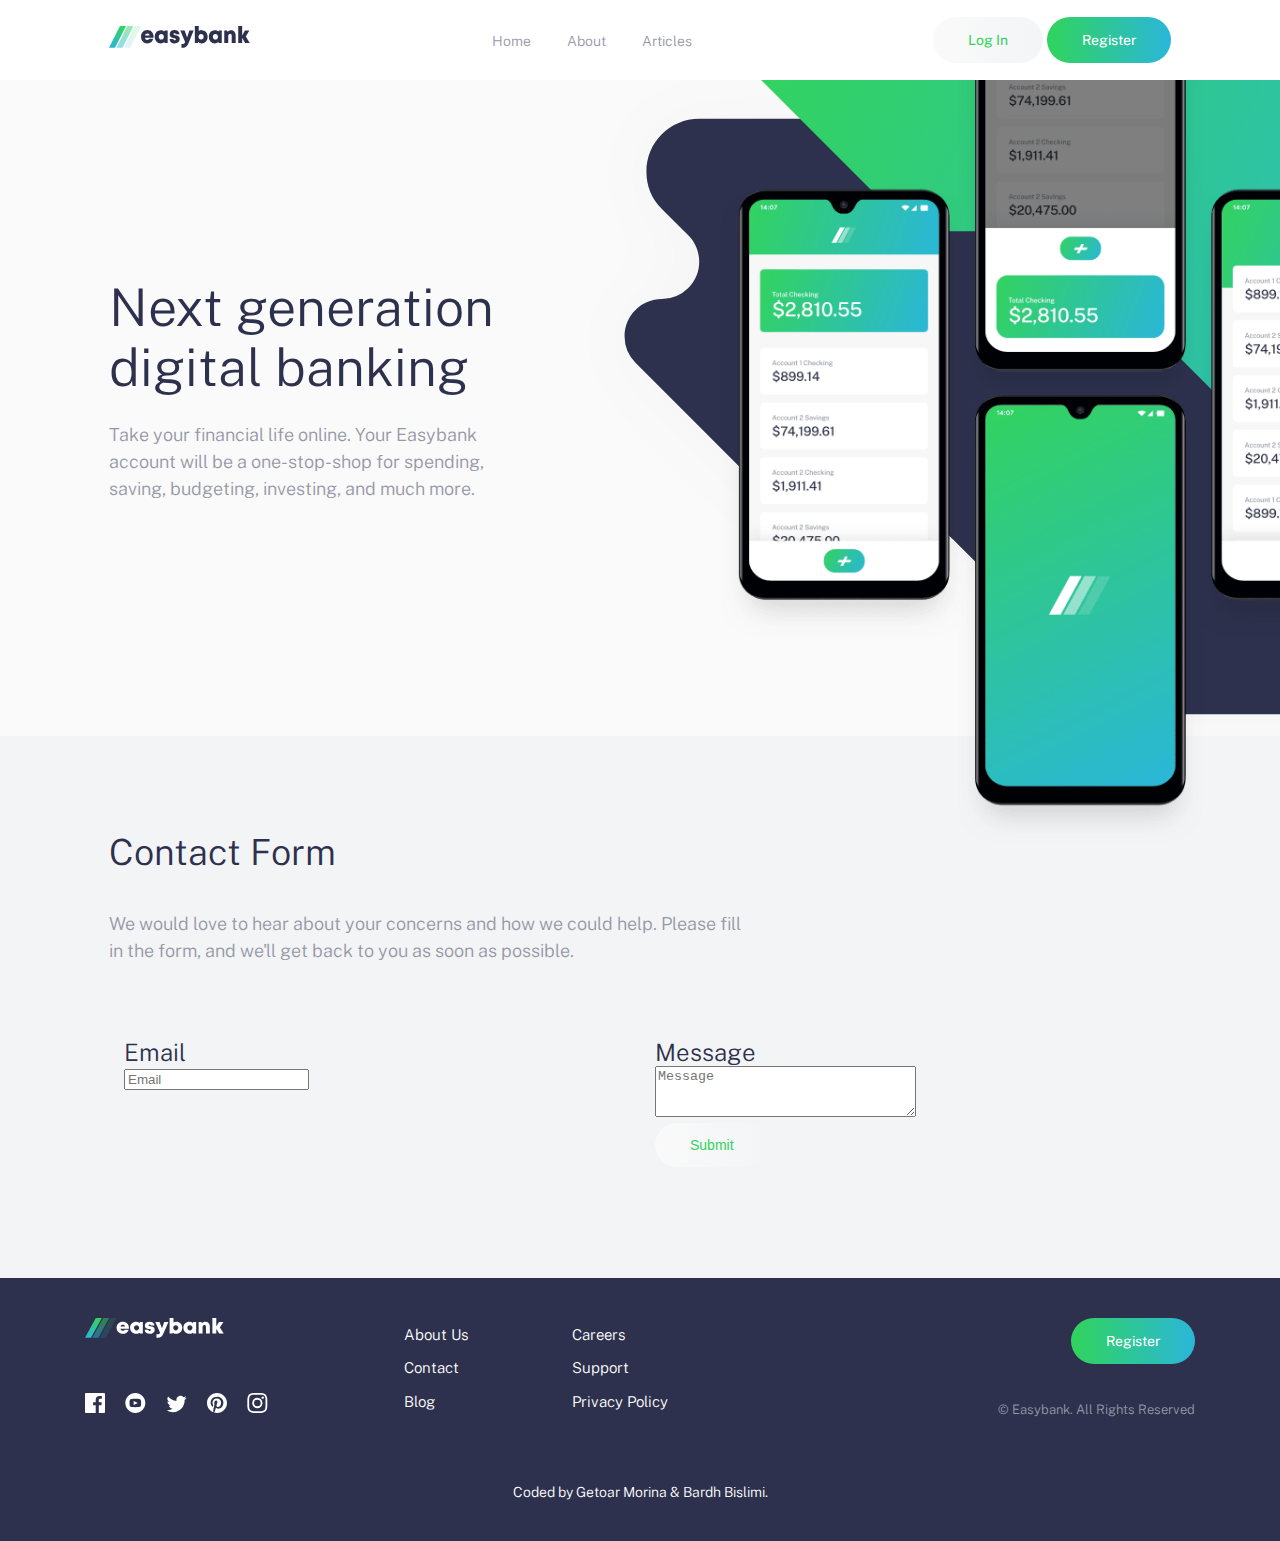
==== index.html @ bcfde4e7 "Initial commit" ====
<!DOCTYPE html>
<html lang="en">
<head>
  <meta charset="UTF-8">
  <meta name="viewport" content="width=device-width, initial-scale=1.0">

  <link rel="icon" type="image/png" sizes="32x32" href="./images/favicon-32x32.png">
  <link rel="preconnect" href="https://fonts.googleapis.com"> <link rel="preconnect" href="https://fonts.gstatic.com" crossorigin> <link href="https://fonts.googleapis.com/css2?family=Public+Sans:wght@300&display=swap" rel="stylesheet"> 
  <link rel="stylesheet" href="./style/style.css">
  <link rel="icon" type="image/x-icon" href="./images/favicon-32x32.png">
  <title>Easy Bank | Home</title>
  
</head>
<body>

  <header class="header">

    <div class="overlay has-fade">
      
    </div>
    <nav class="container container--pall flex flex-jc-sb flex-ai-c">
      <a href="/" class="header__logo">
        <img src="./images/logo.svg" alt="Easybank">
      </a>

      <a id="btnHamburger" href="#" class="header__toggle open hide-for-desktop">
        <span></span>
        <span></span>
        <span></span>
      </a>

      <div class="header__links hide-for-mobile">
        <a href="./index.html">Home</a>
        <a href="./about.html">About</a>
        <a href="./articles.html">Articles</a>
      </div>

      <div>
        <a href="./login.html" class="button reverse header__cta hide-for-mobile">Log In</a>
        <a href="./register.html" class="button header__cta hide-for-mobile">Register</a>
      </div>

    </nav>

    <div class="header__menu has-fade">
      <a href="./index.html">Home</a>
      <a href="./about.html">About</a>
      <a href="./articles.html">Articles</a>
    </div>

  </header>

  <section class="hero">
    
    <div class="container">

      <div class="hero__image"></div>

      <div class="hero__text container--pall">
        <h1>Next generation digital banking</h1>

        <p>
          Take your financial life online. Your Easybank account will be a
          one-stop-shop for spending, saving, budgeting, investing, and much
          more.
        </p>
      </div>

    </div>
  
  </section>

  <section class="feature">

    <div class="feature__content container container--pall">

      <div class="feature__intro">
        <h2>Contact Form</h2>
  
        <p>
          We would love to hear about your concerns and how we could help.
          Please fill in the form, and we'll get back to you as soon as
          possible.
        </p>
      </div>

      <form action="">
        <div class="feature__grid">
  
          <div class="feature__item">
            <label for="email" class="feature__title">Email</label><br>
            <input
              type="email"
              id="email"
              name="email"
              placeholder="Email"
            />
          </div>
    
    
          <div class="feature__item">
            <label for="message" class="feature__title">Message</label><br>
            <textarea
              name="message"
              id="message"
              cols="30"
              rows="3"
              placeholder="Message"
            ></textarea><br>
            <input type="submit" class="button reverse" onclick="validimiKontakt()"/>
    
        </div>
  
      </div>
      </form>

  </section>

  <footer class="footer">
    <div class="container">

      <a class="footer__logo" href="#">
        <img src="./images/logo-dark.svg">
      </a>
  
      <div class="footer__social">
        <a href="#">
          <svg xmlns="http://www.w3.org/2000/svg" width="20" height="20"><title>Facebook</title><path fill="#FFF" d="M18.896 0H1.104C.494 0 0 .494 0 1.104v17.793C0 19.506.494 20 1.104 20h9.58v-7.745H8.076V9.237h2.606V7.01c0-2.583 1.578-3.99 3.883-3.99 1.104 0 2.052.082 2.329.119v2.7h-1.598c-1.254 0-1.496.597-1.496 1.47v1.928h2.989l-.39 3.018h-2.6V20h5.098c.608 0 1.102-.494 1.102-1.104V1.104C20 .494 19.506 0 18.896 0z"/></svg>
        </a>
  
        <a href="#">
          <svg xmlns="http://www.w3.org/2000/svg" width="21" height="20"><title>Youtube</title><path fill="#FFF" d="M10.333 0c-5.522 0-10 4.478-10 10 0 5.523 4.478 10 10 10 5.523 0 10-4.477 10-10 0-5.522-4.477-10-10-10zm3.701 14.077c-1.752.12-5.653.12-7.402 0C4.735 13.947 4.514 13.018 4.5 10c.014-3.024.237-3.947 2.132-4.077 1.749-.12 5.651-.12 7.402 0 1.898.13 2.118 1.059 2.133 4.077-.015 3.024-.238 3.947-2.133 4.077zM8.667 8.048l4.097 1.949-4.097 1.955V8.048z"/></svg>
        </a>
        
        <a href="#">
          <svg xmlns="http://www.w3.org/2000/svg" width="21" height="18"><title>Twitter</title><path fill="#FFF" d="M20.667 2.797a8.192 8.192 0 01-2.357.646 4.11 4.11 0 001.804-2.27 8.22 8.22 0 01-2.606.996A4.096 4.096 0 0014.513.873c-2.649 0-4.595 2.472-3.997 5.038a11.648 11.648 0 01-8.457-4.287 4.109 4.109 0 001.27 5.478A4.086 4.086 0 011.47 6.59c-.045 1.901 1.317 3.68 3.29 4.075a4.113 4.113 0 01-1.853.07 4.106 4.106 0 003.834 2.85 8.25 8.25 0 01-6.075 1.7 11.616 11.616 0 006.29 1.843c7.618 0 11.922-6.434 11.662-12.205a8.354 8.354 0 002.048-2.124z"/></svg>
        </a>
  
        <a href="#">
          <svg xmlns="http://www.w3.org/2000/svg" width="20" height="20"><title>Pinterest</title><path fill="#FFF" d="M10 0C4.478 0 0 4.477 0 10c0 4.237 2.636 7.855 6.356 9.312-.088-.791-.167-2.005.035-2.868.182-.78 1.172-4.97 1.172-4.97s-.299-.6-.299-1.486c0-1.39.806-2.428 1.81-2.428.852 0 1.264.64 1.264 1.408 0 .858-.545 2.14-.828 3.33-.236.995.5 1.807 1.48 1.807 1.778 0 3.144-1.874 3.144-4.58 0-2.393-1.72-4.068-4.177-4.068-2.845 0-4.515 2.135-4.515 4.34 0 .859.331 1.781.745 2.281a.3.3 0 01.069.288l-.278 1.133c-.044.183-.145.223-.335.134-1.249-.581-2.03-2.407-2.03-3.874 0-3.154 2.292-6.052 6.608-6.052 3.469 0 6.165 2.473 6.165 5.776 0 3.447-2.173 6.22-5.19 6.22-1.013 0-1.965-.525-2.291-1.148l-.623 2.378c-.226.869-.835 1.958-1.244 2.621.937.29 1.931.446 2.962.446 5.522 0 10-4.477 10-10S15.522 0 10 0z"/></svg>
        </a>
  
        <a href="#">
          <svg xmlns="http://www.w3.org/2000/svg" width="21" height="20"><title>Instagram</title><path fill="#FFF" d="M10.333 1.802c2.67 0 2.987.01 4.042.059 2.71.123 3.976 1.409 4.1 4.099.048 1.054.057 1.37.057 4.04 0 2.672-.01 2.988-.058 4.042-.124 2.687-1.386 3.975-4.099 4.099-1.055.048-1.37.058-4.042.058-2.67 0-2.986-.01-4.04-.058-2.717-.124-3.976-1.416-4.1-4.1-.048-1.054-.058-1.37-.058-4.041 0-2.67.01-2.986.058-4.04.124-2.69 1.387-3.977 4.1-4.1 1.054-.048 1.37-.058 4.04-.058zm0-1.802C7.618 0 7.278.012 6.211.06 2.579.227.56 2.242.394 5.877.345 6.944.334 7.284.334 10s.011 3.057.06 4.123c.166 3.632 2.181 5.65 5.816 5.817 1.068.048 1.408.06 4.123.06 2.716 0 3.057-.012 4.124-.06 3.628-.167 5.651-2.182 5.816-5.817.049-1.066.06-1.407.06-4.123s-.011-3.056-.06-4.122C20.11 2.249 18.093.228 14.458.06 13.39.01 13.049 0 10.333 0zm0 4.865a5.135 5.135 0 100 10.27 5.135 5.135 0 000-10.27zm0 8.468a3.333 3.333 0 110-6.666 3.333 3.333 0 010 6.666zm5.339-9.87a1.2 1.2 0 10-.001 2.4 1.2 1.2 0 000-2.4z"/></svg>
        </a>
      </div>
  
      <div class="footer__links col1">
        <a href="#">About Us</a>
        <a href="#">Contact</a>
        <a href="#">Blog</a>
        
      </div>
  
      <div class="footer__links col2">
        <a href="#">Careers</a>
        <a href="#">Support</a>
        <a href="#">Privacy Policy</a>
      </div>
  
      <div class="footer__cta">
        <a href="#" class="button">Register</a>
      </div>
  
      <div class="footer__copyright">
          &copy; Easybank. All Rights Reserved
      </div>
    </div>

    <div class="attribution">
      Coded by <a href="#">Getoar Morina</a> & <a href="#">Bardh Bislimi</a>.
    </div>
  </footer>

  <script src="./app/js/script.js"></script>
</body>
</html>
---- style/style.css ----
.has-fade{visibility:hidden}@keyframes fade-in{from{visibility:hidden;opacity:0}1%{visibility:visible;opacity:0}to{visibility:visible;opacity:1}}.fade-in{animation:fade-in 200ms ease-in-out forwards}@keyframes fade-out{from{visibility:visible;opacity:1}99%{visibility:visible;opacity:0}to{visibility:hidden;opacity:0}}.fade-out{animation:fade-out 200ms ease-in-out forwards}html{font-size:100%;box-sizing:border-box}*,* ::before,*::after{box-sizing:inherit}body{margin:0;padding:0;line-height:1.3;font-family:"Public Sans",sans-serif;font-size:.875rem;font-weight:300;color:#9698a6;overflow-x:hidden}@media(min-width: 64em){body{font-size:1.125rem}}body.noscroll{overflow:hidden}h1,h2,h3{font-weight:300;line-height:1.15;color:#2d314d;margin-top:0}h1{font-size:2.31rem;margin-bottom:1.5rem}@media(min-width: 64em){h1{font-size:3.25rem}}a,a:visited,a:hover{text-decoration:none}h2{font-size:1.875rem;margin-bottom:1.5625rem}@media(min-width: 64em){h2{font-size:2.25rem;margin-bottom:2.25rem}}p{line-height:1.5;margin-bottom:2.25rem}.flex{display:flex}.flex-jc-sb{justify-content:space-between}.flex-jc-c{justify-content:center}.flex-ai-c{align-items:center}.container{max-width:69.375rem;margin:0 auto}.container--pall{padding-top:4.375rem;padding-right:1.5rem;padding-bottom:4.375rem;padding-left:1.5rem}@media(min-width: 64em){.container--pall{padding-top:6rem;padding-bottom:6rem}}.container--py{padding-top:4.375rem;padding-bottom:4.375rem}@media(min-width: 64em){.container--py{padding-top:6rem;padding-bottom:6rem}}.container--px{padding-right:1.5rem;padding-left:1.5rem}.container--pt{padding-top:4.375rem}@media(min-width: 64em){.container--pt{padding-top:6rem}}.container--pr{padding-right:1.5rem}.container--pb{padding-bottom:4.375rem}@media(min-width: 64em){.container--pb{padding-bottom:6rem}}.container--pl{padding-left:1.5rem}button,.button{position:relative;display:inline-block;padding:.875rem 2.1875rem;background-image:linear-gradient(to right, hsl(136deg, 65%, 51%), hsl(192deg, 70%, 51%));border:0;border-radius:50px;cursor:pointer;color:#fff;font-weight:400;font-size:.875rem;transition:opacity 300ms ease-in-out}button ::before,.button ::before{content:"";position:absolute;top:0;right:0;bottom:0;left:0;background-color:rgba(255,255,255,.25);opacity:0;transition:opacity 150ms ease-in-out}button:hover::before,.button:hover::before{opacity:1}.reverse{background-image:linear-gradient(to right, hsl(0deg, 0%, 98%), hsl(220deg, 16%, 96%));color:#31d35c}@media(max-width: 63.9375em){.hide-for-mobile{display:none}}@media(min-width: 64em){.hide-for-desktop{display:none}}.header{position:relative;z-index:1}.header.open .header__toggle>span:first-child{transform:rotate(45deg)}.header.open .header__toggle>span:nth-child(2){opacity:0}.header.open .header__toggle>span:last-child{transform:rotate(-45deg)}.header .overlay{opacity:0;position:fixed;top:0;bottom:0;left:0;right:0;background-image:linear-gradient(hsl(233deg, 26%, 24%), transparent)}.header nav{position:relative;background-color:#fff;padding-top:1.0625rem;padding-bottom:1.0625rem}.header__logo img{width:8.8125rem;height:1.375rem}.header__toggle>span{display:block;width:26px;height:2px;background-color:#2d314d;transition:all 300ms ease-in-out;transform-origin:6px 1px}.header__toggle>span:not(:last-child){margin-bottom:3px}.header__menu{position:absolute;background:#fff;padding:1.625rem;border-radius:5px;width:calc(100% - 3rem);left:50%;transform:translateX(-50%);margin-top:1.5rem}.header__menu a{display:block;color:#2d314d;padding:.625rem;text-align:center}.header__links a{position:relative;font-size:.875rem;color:#9698a6;transition:color 300ms ease-in-out}.header__links a:not(:last-child){margin-right:32px}.header__links a::before{content:"";display:block;position:absolute;height:5px;left:0;right:0;bottom:-30px;background:linear-gradient(to right, hsl(136deg, 65%, 51%), hsl(192deg, 70%, 51%));opacity:0;transition:opacity 300ms ease-in-out}.header__links a:hover{color:#2d314d}.header__links a:hover::before{opacity:1}.hero{background-color:#fafafa}@media(min-width: 64em){.hero .container{display:flex;align-items:center}}.hero__image{position:relative;background-image:url("../images/bg-intro-mobile.svg");background-size:cover;background-repeat:no-repeat;background-position:center center;min-height:17.5rem}@media(min-width: 40em){.hero__image{min-height:25rem;background-position:center 70%}}@media(min-width: 64em){.hero__image{flex:3;order:2;height:41rem;background-image:none}}@media(min-width: 64em){.hero__image::before{content:"";position:absolute;height:100%;background-image:url("../images/bg-intro-desktop.svg");background-repeat:no-repeat;background-position:center bottom;width:150%;background-size:122%;background-position:0% 83%}}.hero__image::after{content:"";position:absolute;width:100%;height:100%;background-image:url("../images/image-mockups.png");background-size:93%;background-repeat:no-repeat;background-position:center bottom}@media(min-width: 40em){.hero__image::after{background-size:52%}}@media(min-width: 64em){.hero__image::after{width:120%;height:122%;background-size:94%;background-position:center 150%;left:22%}}.hero__text{text-align:center}@media(min-width: 64em){.hero__text{flex:2;order:1;text-align:left}}.feature{background-color:#f3f4f6;text-align:center}@media(min-width: 40em){.feature{text-align:left}}.feature__intro{margin-bottom:3.75rem}@media(min-width: 64em){.feature__intro{width:60%}}@media(min-width: 40em){.feature__grid{display:flex;flex-wrap:wrap}}.feature__item{padding:.9375rem}@media(min-width: 40em){.feature__item{flex:1 0 50%}}@media(min-width: 64em){.feature__item{flex:1}}.feature__icon{margin-bottom:1.875}@media(min-width: 64em){.feature__icon{margin-bottom:2.75rem}}.feature__title{font-weight:300;line-height:1.15;color:#2d314d;font-size:1.25rem;margin-bottom:1rem}@media(min-width: 64em){.feature__title{font-size:1.5rem;margin-bottom:1.5rem}}.feature__description{font-size:.875rem;line-height:1.5}.articles{background-color:#fafafa}.article__grid{display:grid;grid-template-columns:1fr;gap:1.875rem}@media(min-width: 40em){.article__grid{grid-template-columns:repeat(2, 1fr)}}@media(min-width: 64em){.article__grid{grid-template-columns:repeat(4, 1fr)}}.article__item{background-color:#fff;border-radius:.3125rem;overflow:hidden;box-shadow:0px 3px 12px rgba(0,0,0,.15);transition:all 150ms ease-in-out}.article__item:hover{transform:scale(1.05)}.article__image{height:12.5rem;background-size:cover;background-repeat:no-repeat;background-position:center center}.article__text{color:#9698a6;padding:1.875rem 1.875rem 2.5rem 1.875rem}@media(min-width: 40em){.article__text{padding:1.875rem 1.562rem}}.article__author{font-size:.625rem;margin-bottom:.75rem}.article__title{color:#2d314d;font-size:1.0625rem;line-height:1.2;margin-bottom:.5rem;transition:color 150ms ease-in-out}.article__title:hover{color:#31d35c}.article__description{font-size:.8125rem}.footer{background-color:#2d314d;color:#fff;padding:2.5rem;text-align:center}@media(min-width: 64em){.footer .container{display:grid;grid-template-columns:2fr 1fr 1fr 3fr;grid-template-rows:1fr auto;grid-template-areas:"logo links1 links2 cta" "social links1 links2 copyright";gap:1rem;justify-items:start}}.footer a{color:#fff}.footer__logo{display:inline-block}@media(max-width: 63.9375em){.footer__logo{margin-bottom:1.875rem}}@media(min-width: 64em){.footer__logo{grid-area:logo}}@media(max-width: 63.9375em){.footer__social{margin-bottom:1.875rem}}@media(min-width: 64em){.footer__social{grid-area:social;align-self:end}}.footer__social a{height:1.25rem;display:inline-block}.footer__social a svg path{transition:fill 150ms ease-in-out}.footer__social a:hover svg path{fill:#31d35c}.footer__social a:not(:last-child){margin-right:1rem}.footer__links{font-size:.9375rem;display:flex;flex-direction:column;align-items:center}@media(min-width: 64em){.footer__links{align-items:start;justify-content:space-between}}@media(min-width: 64em){.footer__links.col1{grid-area:links1}}@media(max-width: 63.9375em){.footer__links.col2{margin-bottom:1.875rem}}@media(min-width: 64em){.footer__links.col2{grid-area:links2}}.footer__links a{line-height:2.25;transition:color 150ms ease-in-out}.footer__links a:hover{color:#31d35c}@media(min-width: 64em){.footer__cta{grid-area:cta;text-align:right;justify-self:end}}@media(max-width: 63.9375em){.footer__cta a.button{margin-bottom:1.875rem}}.footer__copyright{font-size:.8125rem;color:#9698a6}@media(min-width: 64em){.footer__copyright{grid-area:copyright;align-self:end;justify-self:end}}.footer .attribution{margin-top:4rem;font-size:.875rem}.footer .attribution a{color:#fff;transition:color 150ms ease-in-out}.footer .attribution a:hover{color:#31d35c}.login{background-color:#f3f4f6;text-align:center}.register{background-color:#f3f4f6;text-align:center}/*# sourceMappingURL=style.css.map */
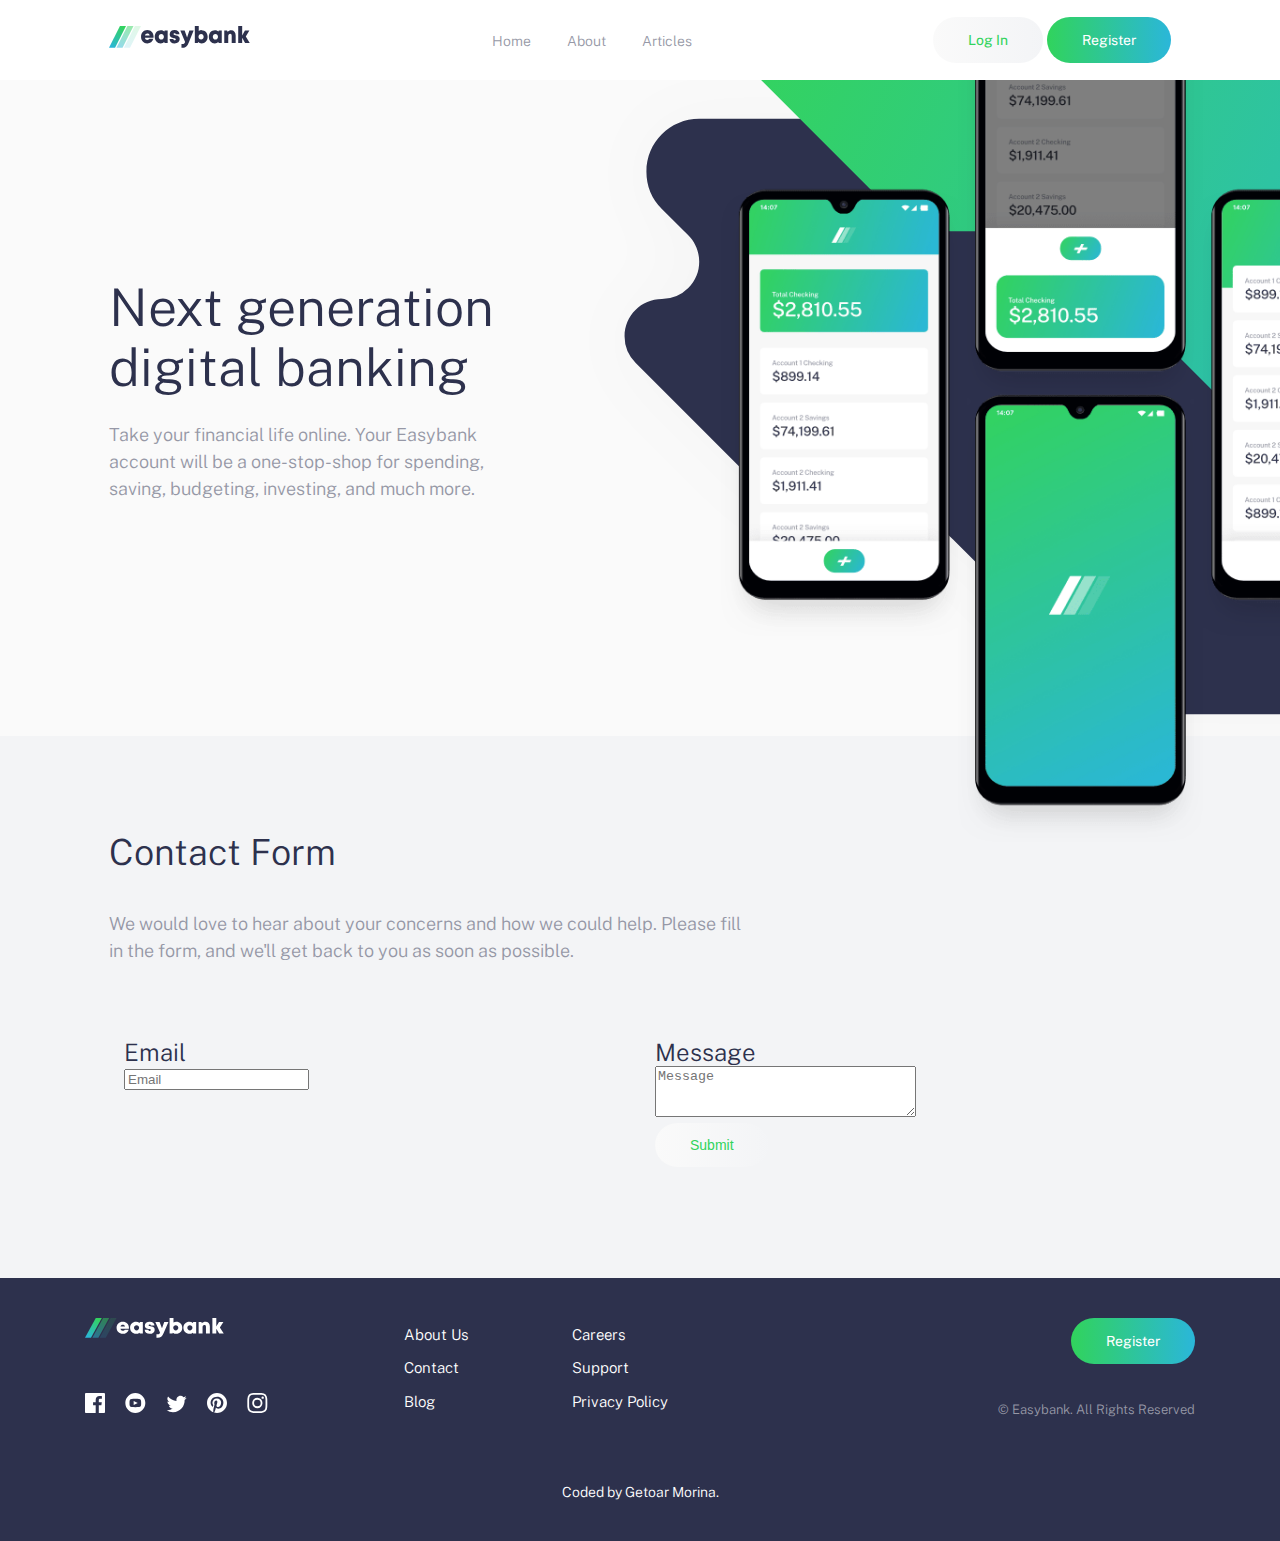
==== commit 6c19163c: "footer" ====
--- a/index.html
+++ b/index.html
@@ -19,7 +19,7 @@
       
     </div>
     <nav class="container container--pall flex flex-jc-sb flex-ai-c">
-      <a href="/" class="header__logo">
+      <a href="./index.html" class="header__logo">
         <img src="./images/logo.svg" alt="Easybank">
       </a>
 
@@ -35,7 +35,7 @@
         <a href="./articles.html">Articles</a>
       </div>
 
-      <div>
+      <div class="hide-for-mobile">
         <a href="./login.html" class="button reverse header__cta hide-for-mobile">Log In</a>
         <a href="./register.html" class="button header__cta hide-for-mobile">Register</a>
       </div>
@@ -46,6 +46,8 @@
       <a href="./index.html">Home</a>
       <a href="./about.html">About</a>
       <a href="./articles.html">Articles</a>
+      <a href="./login.html">Log in</a>
+      <a href="./register.html">Register</a>
     </div>
 
   </header>
@@ -159,7 +161,7 @@
       </div>
   
       <div class="footer__cta">
-        <a href="#" class="button">Register</a>
+        <a href="./register.html" class="button">Register</a>
       </div>
   
       <div class="footer__copyright">
@@ -168,7 +170,7 @@
     </div>
 
     <div class="attribution">
-      Coded by <a href="#">Getoar Morina</a> & <a href="#">Bardh Bislimi</a>.
+      Coded by <a href="#">Getoar Morina</a>.
     </div>
   </footer>
 
--- a/style/style.css
+++ b/style/style.css
@@ -1 +1,637 @@
-.has-fade{visibility:hidden}@keyframes fade-in{from{visibility:hidden;opacity:0}1%{visibility:visible;opacity:0}to{visibility:visible;opacity:1}}.fade-in{animation:fade-in 200ms ease-in-out forwards}@keyframes fade-out{from{visibility:visible;opacity:1}99%{visibility:visible;opacity:0}to{visibility:hidden;opacity:0}}.fade-out{animation:fade-out 200ms ease-in-out forwards}html{font-size:100%;box-sizing:border-box}*,* ::before,*::after{box-sizing:inherit}body{margin:0;padding:0;line-height:1.3;font-family:"Public Sans",sans-serif;font-size:.875rem;font-weight:300;color:#9698a6;overflow-x:hidden}@media(min-width: 64em){body{font-size:1.125rem}}body.noscroll{overflow:hidden}h1,h2,h3{font-weight:300;line-height:1.15;color:#2d314d;margin-top:0}h1{font-size:2.31rem;margin-bottom:1.5rem}@media(min-width: 64em){h1{font-size:3.25rem}}a,a:visited,a:hover{text-decoration:none}h2{font-size:1.875rem;margin-bottom:1.5625rem}@media(min-width: 64em){h2{font-size:2.25rem;margin-bottom:2.25rem}}p{line-height:1.5;margin-bottom:2.25rem}.flex{display:flex}.flex-jc-sb{justify-content:space-between}.flex-jc-c{justify-content:center}.flex-ai-c{align-items:center}.container{max-width:69.375rem;margin:0 auto}.container--pall{padding-top:4.375rem;padding-right:1.5rem;padding-bottom:4.375rem;padding-left:1.5rem}@media(min-width: 64em){.container--pall{padding-top:6rem;padding-bottom:6rem}}.container--py{padding-top:4.375rem;padding-bottom:4.375rem}@media(min-width: 64em){.container--py{padding-top:6rem;padding-bottom:6rem}}.container--px{padding-right:1.5rem;padding-left:1.5rem}.container--pt{padding-top:4.375rem}@media(min-width: 64em){.container--pt{padding-top:6rem}}.container--pr{padding-right:1.5rem}.container--pb{padding-bottom:4.375rem}@media(min-width: 64em){.container--pb{padding-bottom:6rem}}.container--pl{padding-left:1.5rem}button,.button{position:relative;display:inline-block;padding:.875rem 2.1875rem;background-image:linear-gradient(to right, hsl(136deg, 65%, 51%), hsl(192deg, 70%, 51%));border:0;border-radius:50px;cursor:pointer;color:#fff;font-weight:400;font-size:.875rem;transition:opacity 300ms ease-in-out}button ::before,.button ::before{content:"";position:absolute;top:0;right:0;bottom:0;left:0;background-color:rgba(255,255,255,.25);opacity:0;transition:opacity 150ms ease-in-out}button:hover::before,.button:hover::before{opacity:1}.reverse{background-image:linear-gradient(to right, hsl(0deg, 0%, 98%), hsl(220deg, 16%, 96%));color:#31d35c}@media(max-width: 63.9375em){.hide-for-mobile{display:none}}@media(min-width: 64em){.hide-for-desktop{display:none}}.header{position:relative;z-index:1}.header.open .header__toggle>span:first-child{transform:rotate(45deg)}.header.open .header__toggle>span:nth-child(2){opacity:0}.header.open .header__toggle>span:last-child{transform:rotate(-45deg)}.header .overlay{opacity:0;position:fixed;top:0;bottom:0;left:0;right:0;background-image:linear-gradient(hsl(233deg, 26%, 24%), transparent)}.header nav{position:relative;background-color:#fff;padding-top:1.0625rem;padding-bottom:1.0625rem}.header__logo img{width:8.8125rem;height:1.375rem}.header__toggle>span{display:block;width:26px;height:2px;background-color:#2d314d;transition:all 300ms ease-in-out;transform-origin:6px 1px}.header__toggle>span:not(:last-child){margin-bottom:3px}.header__menu{position:absolute;background:#fff;padding:1.625rem;border-radius:5px;width:calc(100% - 3rem);left:50%;transform:translateX(-50%);margin-top:1.5rem}.header__menu a{display:block;color:#2d314d;padding:.625rem;text-align:center}.header__links a{position:relative;font-size:.875rem;color:#9698a6;transition:color 300ms ease-in-out}.header__links a:not(:last-child){margin-right:32px}.header__links a::before{content:"";display:block;position:absolute;height:5px;left:0;right:0;bottom:-30px;background:linear-gradient(to right, hsl(136deg, 65%, 51%), hsl(192deg, 70%, 51%));opacity:0;transition:opacity 300ms ease-in-out}.header__links a:hover{color:#2d314d}.header__links a:hover::before{opacity:1}.hero{background-color:#fafafa}@media(min-width: 64em){.hero .container{display:flex;align-items:center}}.hero__image{position:relative;background-image:url("../images/bg-intro-mobile.svg");background-size:cover;background-repeat:no-repeat;background-position:center center;min-height:17.5rem}@media(min-width: 40em){.hero__image{min-height:25rem;background-position:center 70%}}@media(min-width: 64em){.hero__image{flex:3;order:2;height:41rem;background-image:none}}@media(min-width: 64em){.hero__image::before{content:"";position:absolute;height:100%;background-image:url("../images/bg-intro-desktop.svg");background-repeat:no-repeat;background-position:center bottom;width:150%;background-size:122%;background-position:0% 83%}}.hero__image::after{content:"";position:absolute;width:100%;height:100%;background-image:url("../images/image-mockups.png");background-size:93%;background-repeat:no-repeat;background-position:center bottom}@media(min-width: 40em){.hero__image::after{background-size:52%}}@media(min-width: 64em){.hero__image::after{width:120%;height:122%;background-size:94%;background-position:center 150%;left:22%}}.hero__text{text-align:center}@media(min-width: 64em){.hero__text{flex:2;order:1;text-align:left}}.feature{background-color:#f3f4f6;text-align:center}@media(min-width: 40em){.feature{text-align:left}}.feature__intro{margin-bottom:3.75rem}@media(min-width: 64em){.feature__intro{width:60%}}@media(min-width: 40em){.feature__grid{display:flex;flex-wrap:wrap}}.feature__item{padding:.9375rem}@media(min-width: 40em){.feature__item{flex:1 0 50%}}@media(min-width: 64em){.feature__item{flex:1}}.feature__icon{margin-bottom:1.875}@media(min-width: 64em){.feature__icon{margin-bottom:2.75rem}}.feature__title{font-weight:300;line-height:1.15;color:#2d314d;font-size:1.25rem;margin-bottom:1rem}@media(min-width: 64em){.feature__title{font-size:1.5rem;margin-bottom:1.5rem}}.feature__description{font-size:.875rem;line-height:1.5}.articles{background-color:#fafafa}.article__grid{display:grid;grid-template-columns:1fr;gap:1.875rem}@media(min-width: 40em){.article__grid{grid-template-columns:repeat(2, 1fr)}}@media(min-width: 64em){.article__grid{grid-template-columns:repeat(4, 1fr)}}.article__item{background-color:#fff;border-radius:.3125rem;overflow:hidden;box-shadow:0px 3px 12px rgba(0,0,0,.15);transition:all 150ms ease-in-out}.article__item:hover{transform:scale(1.05)}.article__image{height:12.5rem;background-size:cover;background-repeat:no-repeat;background-position:center center}.article__text{color:#9698a6;padding:1.875rem 1.875rem 2.5rem 1.875rem}@media(min-width: 40em){.article__text{padding:1.875rem 1.562rem}}.article__author{font-size:.625rem;margin-bottom:.75rem}.article__title{color:#2d314d;font-size:1.0625rem;line-height:1.2;margin-bottom:.5rem;transition:color 150ms ease-in-out}.article__title:hover{color:#31d35c}.article__description{font-size:.8125rem}.footer{background-color:#2d314d;color:#fff;padding:2.5rem;text-align:center}@media(min-width: 64em){.footer .container{display:grid;grid-template-columns:2fr 1fr 1fr 3fr;grid-template-rows:1fr auto;grid-template-areas:"logo links1 links2 cta" "social links1 links2 copyright";gap:1rem;justify-items:start}}.footer a{color:#fff}.footer__logo{display:inline-block}@media(max-width: 63.9375em){.footer__logo{margin-bottom:1.875rem}}@media(min-width: 64em){.footer__logo{grid-area:logo}}@media(max-width: 63.9375em){.footer__social{margin-bottom:1.875rem}}@media(min-width: 64em){.footer__social{grid-area:social;align-self:end}}.footer__social a{height:1.25rem;display:inline-block}.footer__social a svg path{transition:fill 150ms ease-in-out}.footer__social a:hover svg path{fill:#31d35c}.footer__social a:not(:last-child){margin-right:1rem}.footer__links{font-size:.9375rem;display:flex;flex-direction:column;align-items:center}@media(min-width: 64em){.footer__links{align-items:start;justify-content:space-between}}@media(min-width: 64em){.footer__links.col1{grid-area:links1}}@media(max-width: 63.9375em){.footer__links.col2{margin-bottom:1.875rem}}@media(min-width: 64em){.footer__links.col2{grid-area:links2}}.footer__links a{line-height:2.25;transition:color 150ms ease-in-out}.footer__links a:hover{color:#31d35c}@media(min-width: 64em){.footer__cta{grid-area:cta;text-align:right;justify-self:end}}@media(max-width: 63.9375em){.footer__cta a.button{margin-bottom:1.875rem}}.footer__copyright{font-size:.8125rem;color:#9698a6}@media(min-width: 64em){.footer__copyright{grid-area:copyright;align-self:end;justify-self:end}}.footer .attribution{margin-top:4rem;font-size:.875rem}.footer .attribution a{color:#fff;transition:color 150ms ease-in-out}.footer .attribution a:hover{color:#31d35c}.login{background-color:#f3f4f6;text-align:center}.register{background-color:#f3f4f6;text-align:center}/*# sourceMappingURL=style.css.map */+.has-fade {
+  visibility: hidden;
+}
+@keyframes fade-in {
+  from {
+    visibility: hidden;
+    opacity: 0;
+  }
+  1% {
+    visibility: visible;
+    opacity: 0;
+  }
+  to {
+    visibility: visible;
+    opacity: 1;
+  }
+}
+.fade-in {
+  animation: fade-in 200ms ease-in-out forwards;
+}
+@keyframes fade-out {
+  from {
+    visibility: visible;
+    opacity: 1;
+  }
+  99% {
+    visibility: visible;
+    opacity: 0;
+  }
+  to {
+    visibility: hidden;
+    opacity: 0;
+  }
+}
+.fade-out {
+  animation: fade-out 200ms ease-in-out forwards;
+}
+html {
+  font-size: 100%;
+  box-sizing: border-box;
+}
+*,
+* ::before,
+*::after {
+  box-sizing: inherit;
+}
+body {
+  margin: 0;
+  padding: 0;
+  line-height: 1.3;
+  font-family: "Public Sans", sans-serif;
+  font-size: 0.875rem;
+  font-weight: 300;
+  color: #9698a6;
+  overflow-x: hidden;
+}
+@media (min-width: 64em) {
+  body {
+    font-size: 1.125rem;
+  }
+}
+body.noscroll {
+  overflow: hidden;
+}
+h1,
+h2,
+h3 {
+  font-weight: 300;
+  line-height: 1.15;
+  color: #2d314d;
+  margin-top: 0;
+}
+h1 {
+  font-size: 2.31rem;
+  margin-bottom: 1.5rem;
+}
+@media (min-width: 64em) {
+  h1 {
+    font-size: 3.25rem;
+  }
+}
+a,
+a:visited,
+a:hover {
+  text-decoration: none;
+}
+h2 {
+  font-size: 1.875rem;
+  margin-bottom: 1.5625rem;
+}
+@media (min-width: 64em) {
+  h2 {
+    font-size: 2.25rem;
+    margin-bottom: 2.25rem;
+  }
+}
+p {
+  line-height: 1.5;
+  margin-bottom: 2.25rem;
+}
+.flex {
+  display: flex;
+}
+.flex-jc-sb {
+  justify-content: space-between;
+}
+.flex-jc-c {
+  justify-content: center;
+}
+.flex-ai-c {
+  align-items: center;
+}
+.container {
+  max-width: 69.375rem;
+  margin: 0 auto;
+}
+.container--pall {
+  padding-top: 4.375rem;
+  padding-right: 1.5rem;
+  padding-bottom: 4.375rem;
+  padding-left: 1.5rem;
+}
+@media (min-width: 64em) {
+  .container--pall {
+    padding-top: 6rem;
+    padding-bottom: 6rem;
+  }
+}
+.container--py {
+  padding-top: 4.375rem;
+  padding-bottom: 4.375rem;
+}
+@media (min-width: 64em) {
+  .container--py {
+    padding-top: 6rem;
+    padding-bottom: 6rem;
+  }
+}
+.container--px {
+  padding-right: 1.5rem;
+  padding-left: 1.5rem;
+}
+.container--pt {
+  padding-top: 4.375rem;
+}
+@media (min-width: 64em) {
+  .container--pt {
+    padding-top: 6rem;
+  }
+}
+.container--pr {
+  padding-right: 1.5rem;
+}
+.container--pb {
+  padding-bottom: 4.375rem;
+}
+@media (min-width: 64em) {
+  .container--pb {
+    padding-bottom: 6rem;
+  }
+}
+.container--pl {
+  padding-left: 1.5rem;
+}
+button,
+.button {
+  position: relative;
+  display: inline-block;
+  padding: 0.875rem 2.1875rem;
+  background-image: linear-gradient(
+    to right,
+    hsl(136deg, 65%, 51%),
+    hsl(192deg, 70%, 51%)
+  );
+  border: 0;
+  border-radius: 50px;
+  cursor: pointer;
+  color: #fff;
+  font-weight: 400;
+  font-size: 0.875rem;
+  transition: opacity 300ms ease-in-out;
+}
+button ::before,
+.button ::before {
+  content: "";
+  position: absolute;
+  top: 0;
+  right: 0;
+  bottom: 0;
+  left: 0;
+  background-color: rgba(255, 255, 255, 0.25);
+  opacity: 0;
+  transition: opacity 150ms ease-in-out;
+}
+button:hover::before,
+.button:hover::before {
+  opacity: 1;
+}
+.reverse {
+  background-image: linear-gradient(
+    to right,
+    hsl(0deg, 0%, 98%),
+    hsl(220deg, 16%, 96%)
+  );
+  color: #31d35c;
+}
+@media (max-width: 63.9375em) {
+  .hide-for-mobile {
+    display: none;
+  }
+}
+@media (min-width: 64em) {
+  .hide-for-desktop {
+    display: none;
+  }
+}
+.header {
+  position: relative;
+  z-index: 1;
+}
+.header.open .header__toggle > span:first-child {
+  transform: rotate(45deg);
+}
+.header.open .header__toggle > span:nth-child(2) {
+  opacity: 0;
+}
+.header.open .header__toggle > span:last-child {
+  transform: rotate(-45deg);
+}
+.header .overlay {
+  opacity: 0;
+  position: fixed;
+  top: 0;
+  bottom: 0;
+  left: 0;
+  right: 0;
+  background-image: linear-gradient(hsl(233deg, 26%, 24%), transparent);
+}
+.header nav {
+  position: relative;
+  background-color: #fff;
+  padding-top: 1.0625rem;
+  padding-bottom: 1.0625rem;
+}
+.header__logo img {
+  width: 8.8125rem;
+  height: 1.375rem;
+}
+.header__toggle > span {
+  display: block;
+  width: 26px;
+  height: 2px;
+  background-color: #2d314d;
+  transition: all 300ms ease-in-out;
+  transform-origin: 6px 1px;
+}
+.header__toggle > span:not(:last-child) {
+  margin-bottom: 3px;
+}
+.header__menu {
+  position: absolute;
+  background: #fff;
+  padding: 1.625rem;
+  border-radius: 5px;
+  width: calc(100% - 3rem);
+  left: 50%;
+  transform: translateX(-50%);
+  margin-top: 1.5rem;
+}
+.header__menu a {
+  display: block;
+  color: #2d314d;
+  padding: 0.625rem;
+  text-align: center;
+}
+.header__links a {
+  position: relative;
+  font-size: 0.875rem;
+  color: #9698a6;
+  transition: color 300ms ease-in-out;
+}
+.header__links a:not(:last-child) {
+  margin-right: 32px;
+}
+.header__links a::before {
+  content: "";
+  display: block;
+  position: absolute;
+  height: 5px;
+  left: 0;
+  right: 0;
+  bottom: -30px;
+  background: linear-gradient(
+    to right,
+    hsl(136deg, 65%, 51%),
+    hsl(192deg, 70%, 51%)
+  );
+  opacity: 0;
+  transition: opacity 300ms ease-in-out;
+}
+.header__links a:hover {
+  color: #2d314d;
+}
+.header__links a:hover::before {
+  opacity: 1;
+}
+.hero {
+  background-color: #fafafa;
+}
+@media (min-width: 64em) {
+  .hero .container {
+    display: flex;
+    align-items: center;
+  }
+}
+.hero__image {
+  position: relative;
+  background-image: url("../images/bg-intro-mobile.svg");
+  background-size: cover;
+  background-repeat: no-repeat;
+  background-position: center center;
+  min-height: 17.5rem;
+}
+@media (min-width: 40em) {
+  .hero__image {
+    min-height: 25rem;
+    background-position: center 70%;
+  }
+}
+@media (min-width: 64em) {
+  .hero__image {
+    flex: 3;
+    order: 2;
+    height: 41rem;
+    background-image: none;
+  }
+}
+@media (min-width: 64em) {
+  .hero__image::before {
+    content: "";
+    position: absolute;
+    height: 100%;
+    background-image: url("../images/bg-intro-desktop.svg");
+    background-repeat: no-repeat;
+    background-position: center bottom;
+    width: 150%;
+    background-size: 122%;
+    background-position: 0% 83%;
+  }
+}
+.hero__image::after {
+  content: "";
+  position: absolute;
+  width: 100%;
+  height: 100%;
+  background-image: url("../images/image-mockups.png");
+  background-size: 93%;
+  background-repeat: no-repeat;
+  background-position: center bottom;
+}
+@media (min-width: 40em) {
+  .hero__image::after {
+    background-size: 52%;
+  }
+}
+@media (min-width: 64em) {
+  .hero__image::after {
+    width: 120%;
+    height: 122%;
+    background-size: 94%;
+    background-position: center 150%;
+    left: 22%;
+  }
+}
+.hero__text {
+  text-align: center;
+}
+@media (min-width: 64em) {
+  .hero__text {
+    flex: 2;
+    order: 1;
+    text-align: left;
+  }
+}
+.feature {
+  background-color: #f3f4f6;
+  text-align: center;
+}
+@media (min-width: 40em) {
+  .feature {
+    text-align: left;
+  }
+}
+.feature__intro {
+  margin-bottom: 3.75rem;
+}
+@media (min-width: 64em) {
+  .feature__intro {
+    width: 60%;
+  }
+}
+@media (min-width: 40em) {
+  .feature__grid {
+    display: flex;
+    flex-wrap: wrap;
+  }
+}
+.feature__item {
+  padding: 0.9375rem;
+}
+@media (min-width: 40em) {
+  .feature__item {
+    flex: 1 0 50%;
+  }
+}
+@media (min-width: 64em) {
+  .feature__item {
+    flex: 1;
+  }
+}
+.feature__icon {
+  margin-bottom: 1.875;
+}
+@media (min-width: 64em) {
+  .feature__icon {
+    margin-bottom: 2.75rem;
+  }
+}
+.feature__title {
+  font-weight: 300;
+  line-height: 1.15;
+  color: #2d314d;
+  font-size: 1.25rem;
+  margin-bottom: 1rem;
+}
+@media (min-width: 64em) {
+  .feature__title {
+    font-size: 1.5rem;
+    margin-bottom: 1.5rem;
+  }
+}
+.feature__description {
+  font-size: 0.875rem;
+  line-height: 1.5;
+}
+.articles {
+  background-color: #fafafa;
+}
+.article__grid {
+  display: grid;
+  grid-template-columns: 1fr;
+  gap: 1.875rem;
+}
+@media (min-width: 40em) {
+  .article__grid {
+    grid-template-columns: repeat(2, 1fr);
+  }
+}
+@media (min-width: 64em) {
+  .article__grid {
+    grid-template-columns: repeat(4, 1fr);
+  }
+}
+.article__item {
+  background-color: #fff;
+  border-radius: 0.3125rem;
+  overflow: hidden;
+  box-shadow: 0px 3px 12px rgba(0, 0, 0, 0.15);
+  transition: all 150ms ease-in-out;
+}
+.article__item:hover {
+  transform: scale(1.05);
+}
+.article__image {
+  height: 12.5rem;
+  background-size: cover;
+  background-repeat: no-repeat;
+  background-position: center center;
+}
+.article__text {
+  color: #9698a6;
+  padding: 1.875rem 1.875rem 2.5rem 1.875rem;
+}
+@media (min-width: 40em) {
+  .article__text {
+    padding: 1.875rem 1.562rem;
+  }
+}
+.article__author {
+  font-size: 0.625rem;
+  margin-bottom: 0.75rem;
+}
+.article__title {
+  color: #2d314d;
+  font-size: 1.0625rem;
+  line-height: 1.2;
+  margin-bottom: 0.5rem;
+  transition: color 150ms ease-in-out;
+}
+.article__title:hover {
+  color: #31d35c;
+}
+.article__description {
+  font-size: 0.8125rem;
+}
+.footer {
+  background-color: #2d314d;
+  color: #fff;
+  padding: 2.5rem;
+  text-align: center;
+}
+@media (min-width: 64em) {
+  .footer .container {
+    display: grid;
+    grid-template-columns: 2fr 1fr 1fr 3fr;
+    grid-template-rows: 1fr auto;
+    grid-template-areas: "logo links1 links2 cta" "social links1 links2 copyright";
+    gap: 1rem;
+    justify-items: start;
+  }
+}
+.footer a {
+  color: #fff;
+}
+.footer__logo {
+  display: inline-block;
+}
+@media (max-width: 63.9375em) {
+  .footer__logo {
+    margin-bottom: 1.875rem;
+  }
+}
+@media (min-width: 64em) {
+  .footer__logo {
+    grid-area: logo;
+  }
+}
+@media (max-width: 63.9375em) {
+  .footer__social {
+    margin-bottom: 1.875rem;
+  }
+}
+@media (min-width: 64em) {
+  .footer__social {
+    grid-area: social;
+    align-self: end;
+  }
+}
+.footer__social a {
+  height: 1.25rem;
+  display: inline-block;
+}
+.footer__social a svg path {
+  transition: fill 150ms ease-in-out;
+}
+.footer__social a:hover svg path {
+  fill: #31d35c;
+}
+.footer__social a:not(:last-child) {
+  margin-right: 1rem;
+}
+.footer__links {
+  font-size: 0.9375rem;
+  display: flex;
+  flex-direction: column;
+  align-items: center;
+}
+@media (min-width: 64em) {
+  .footer__links {
+    align-items: start;
+    justify-content: space-between;
+  }
+}
+@media (min-width: 64em) {
+  .footer__links.col1 {
+    grid-area: links1;
+  }
+}
+@media (max-width: 63.9375em) {
+  .footer__links.col2 {
+    margin-bottom: 1.875rem;
+  }
+}
+@media (min-width: 64em) {
+  .footer__links.col2 {
+    grid-area: links2;
+  }
+}
+.footer__links a {
+  line-height: 2.25;
+  transition: color 150ms ease-in-out;
+}
+.footer__links a:hover {
+  color: #31d35c;
+}
+@media (min-width: 64em) {
+  .footer__cta {
+    grid-area: cta;
+    text-align: right;
+    justify-self: end;
+  }
+}
+@media (max-width: 63.9375em) {
+  .footer__cta a.button {
+    margin-bottom: 1.875rem;
+  }
+}
+.footer__copyright {
+  font-size: 0.8125rem;
+  color: #9698a6;
+}
+@media (min-width: 64em) {
+  .footer__copyright {
+    grid-area: copyright;
+    align-self: end;
+    justify-self: end;
+  }
+}
+.footer .attribution {
+  margin-top: 4rem;
+  font-size: 0.875rem;
+}
+.footer .attribution a {
+  color: #fff;
+  transition: color 150ms ease-in-out;
+}
+.footer .attribution a:hover {
+  color: #31d35c;
+}
+.login {
+  background-color: #f3f4f6;
+  text-align: center;
+}
+.register {
+  background-color: #f3f4f6;
+  text-align: center;
+}
